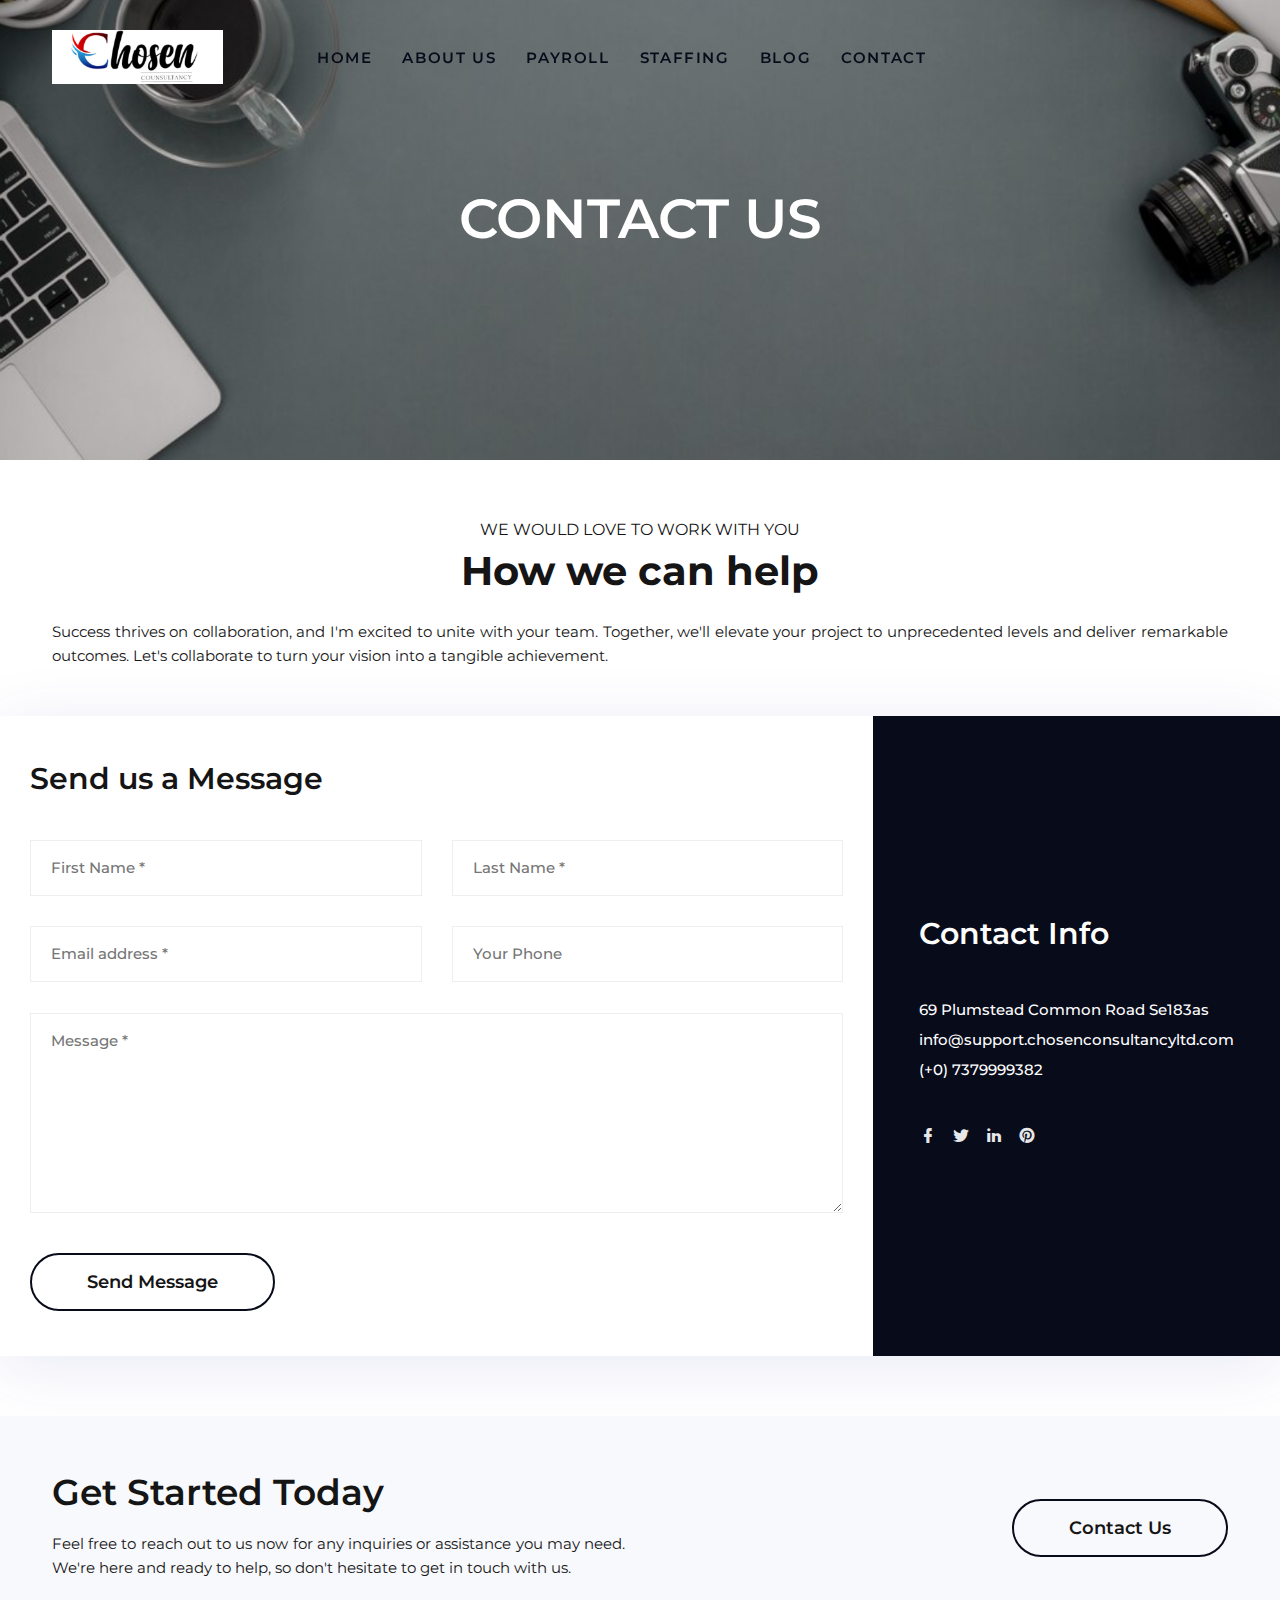
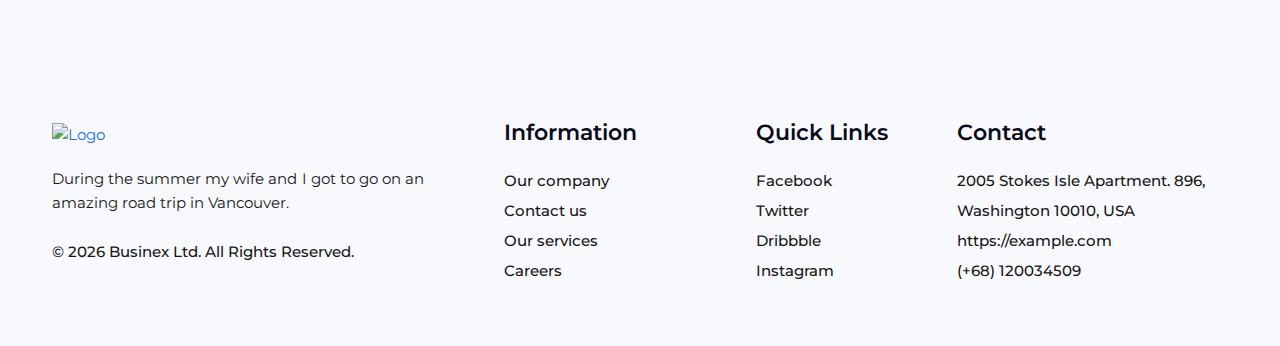
==== businex/contact.html @ e4f16fe7 "first commit" ====
<!DOCTYPE html>
<html class="no-js" lang="zxx">

<head>
    <meta charset="utf-8">
    <meta http-equiv="X-UA-Compatible" content="IE=edge">
    <meta name="viewport" content="width=device-width, initial-scale=1.0"/>

    <title>Contact :: Businex - Corporate Business Bootstrap 5 Template</title>

    <!--== Favicon ==-->
    <link rel="shortcut icon" href="assets/img/favicon.ico" type="image/x-icon"/>

    <!--== Google Fonts ==-->
    <link rel="preconnect" href="https://fonts.googleapis.com">
    <link rel="preconnect" href="https://fonts.gstatic.com" crossorigin>
    <link href="https://fonts.googleapis.com/css2?family=Montserrat:ital,wght@0,300;0,400;0,500;0,600;0,700;1,400&display=swap"
          rel="stylesheet">

    <!--== All Magnific Popup CSS ==-->
    <link href="assets/css/magnific-popup.min.css" rel="stylesheet"/>
    <!--== All Animate CSS ==-->
    <link href="assets/css/animate.min.css" rel="stylesheet"/>
    <!--== All FontAwesome CSS ==-->
    <link href="assets/css/font-awesome.min.css" rel="stylesheet"/>
    <!--== All Material Icons CSS ==-->
    <link href="assets/css/materialdesignicons.min.css" rel="stylesheet"/>
    <!--== All Helper CSS ==-->
    <link href="assets/css/helper.min.css" rel="stylesheet"/>
    <!--== All Revolution CSS ==-->
    <link href="assets/css/settings.css" rel="stylesheet"/>
    <!--== All Slicknav CSS ==-->
    <link href="assets/css/slicknav.min.css" rel="stylesheet"/>
    <!--== All Timeline CSS ==-->
    <link href="assets/css/timeline.css" rel="stylesheet"/>
    <!--== All Slick Slider CSS ==-->
    <link href="assets/css/slick.min.css" rel="stylesheet"/>
    <!--== All BootStrap CSS ==-->
    <link href="assets/css/bootstrap.min.css" rel="stylesheet"/>
    <!--== Main Style CSS ==-->
    <link href="assets/css/style.min.css" rel="stylesheet"/>

    <!--[if lt IE 9]>
    <script src="//oss.maxcdn.com/html5shiv/3.7.2/html5shiv.min.js"></script>
    <script src="//oss.maxcdn.com/respond/1.4.2/respond.min.js"></script>
    <![endif]-->
</head>

<body>

<!--== Start Header Area Wrapper ==-->
<header class="header-area transparent">
    <div class="container">
        <div class="row align-items-center">
            <div class="col-5 col-lg-2">
                <!-- Start Logo Area -->
                <div class="logo-area">
                    <a class="logo-dark" href="index.html"><img src="assets/img/chosen consultans logo 2.png" alt="Businex-Logo"></a>
                    <!-- <a class="logo-light" href="index.html"><img src="assets/img/chosen consultans logo 2.png" alt="Businex-Logo"></a> -->
                </div>
                <!-- End Logo Area -->
            </div>

            <div class="col-lg-7 d-none d-lg-block">
                <!-- Start Navigation Area -->
                <div class="navigation-area">
                    <ul class="main-menu nav">
                        <li ><a href="index.html">Home</a>
                            <!-- Home page
                            <ul class="submenu-nav">
                                <li><a href="index.html">Home 01</a></li>
                                <li><a href="index-2.html">Home 02</a></li>
                                <li><a href="index-3.html">Home 03</a></li>
                                class="has-submenu" --- 
                                <li class="has-submenu"><a href="index.html">Home</a>
                            </ul> -->
                        </li>
                        <li ><a href="service.html">About US</a>
                            <!-- subpages commected -->
                            <!-- <ul class="submenu-nav submenu-nav-mega">
                                <li class="mega-menu-item"><a href="#">Page Sample 01</a>
                                    <ul>
                                        <li><a href="index.html">Home 01</a></li>
                                        <li><a href="index-2.html">Home 02</a></li>
                                        <li><a href="about.html">About</a></li>
                                        <li><a href="faq.html">F.A.Q</a></li>
                                    </ul>
                                </li>

                                <li class="mega-menu-item"><a href="#">Page Sample 02</a>
                                    <ul>
                                        <li><a href="service.html">Service</a></li>
                                        <li><a href="service-details.html">Service Details</a></li>
                                        <li><a href="team.html">Team</a></li>
                                        <li><a href="team-details.html">Team Details</a></li>
                                    </ul>
                                </li>

                                <li class="mega-menu-item"><a href="#">Page Sample 03</a>
                                    <ul>
                                        <li><a href="blog-grid.html">Blog Grid</a></li>
                                        <li><a href="blog-left-sidebar.html">Blog Left Sidebar</a></li>
                                        <li><a href="blog.html">Blog Right Sidebar</a></li>
                                        <li><a href="blog-list-left-sidebar.html">Blog List Left Sidebar</a></li>
                                    </ul>
                                </li>

                                <li class="mega-menu-item"><a href="#">Page Sample 04</a>
                                    <ul>
                                        <li><a href="blog-list-right-sidebar.html">Blog List Right Sidebar</a></li>
                                        <li><a href="blog-details.html">Blog Details</a></li>
                                        <li><a href="blog-details-with-sidebar.html">Blog Details With Sidebar</a></li>
                                        <li><a href="contact.html">Contact</a></li>
                                    </ul>
                                </li>
                            </ul> -->
                        </li>
                        <li ><a href="payroll.html">Payroll</a>
                            <!-- service content
                            <ul class="submenu-nav">
                                <li><a href="service.html">Service</a></li>
                                <li><a href="service-details.html">Service Details</a></li>
                            </ul> -->
                        </li>
                        
                        <li ><a href="staff.html">Staffing</a>
                            <!-- team page
                            <ul class="submenu-nav">
                                <li><a href="team.html">Team</a></li>
                                <li><a href="team-details.html">Team Details</a></li>
                            </ul> -->
                        </li>

                       
                        <li ><a href="blog.html">Blog</a>
                            <!-- blog content
                            <ul class="submenu-nav">
                                <li><a href="blog-grid.html">Blog Grid</a></li>
                                <li><a href="blog-left-sidebar.html">Blog Left Sidebar</a></li>
                                <li><a href="blog.html">Blog Right Sidebar</a></li>
                                <li><a href="blog-list-left-sidebar.html">Blog List Left Sidebar</a></li>
                                <li><a href="blog-list-right-sidebar.html">Blog List Right Sidebar</a></li>
                                <li><a href="blog-details.html">Blog Details</a></li>
                                <li><a href="blog-details-with-sidebar.html">Blog Details With Sidebar</a></li>
                            </ul> -->
                        </li>
                        <li><a href="contact.html">Contact</a></li>
                    </ul>
                </div>
                <!-- End Navigation Area -->
            </div>

            <div class="col-7 col-lg-3">
                <!-- Start Header Action Area -->
                <!-- <div class="header-action text-start">
                    <a href="contact.html" class="tel-no">Contact</a>
                    <button class="btn-cog"><i class="fa fa-cog"></i></button>
                    <button class="btn-menu d-lg-none"><i class="fa fa-bars"></i></button>
                </div> -->
                <!-- End Header Action Area -->
            </div>
        </div>
    </div>
</header>
<!--== End Header Area Wrapper ==-->



<!--== Start Page Header Area ==-->
<div class="page-header-area bg-img" data-bg="assets/img/home/contact-3-banner.png">
    <div class="container">
        <div class="row">
            <div class="col-lg-10 col-xl-8 m-auto text-center">
                <div class="page-header-content-inner">
                    <div class="page-header-content">
                        <h2>CONTACT US</h2>
                        
                    </div>
                </div>
            </div>
        </div>
    </div>
</div>
<!--== End Page Header Area ==-->

<!--== Start Contact Page Area Wrapper ==-->
<div class="contact-page-area-wrapper sp-y">
    <div class="container">
        <div class="container"></div>
            <div class="row mb-5">
                
                <div class="col-lg-12 col-md-12 col-sm-12 col-xs-12 text-center">
                    <h6>WE WOULD LOVE TO WORK WITH YOU </h6>
                </div>
                <div class="col-lg-12 col-md-12 col-sm-12 col-xs-12 text-center ">
                  <h1>  How we can help </h1>
                </div>

                <div class="col-lg-12 col-md-12 col-sm-12 col-xs-12 text-center">
                    <p>Success thrives on collaboration, and I'm excited to unite with your team. Together, we'll elevate your project to unprecedented levels and deliver remarkable outcomes. Let's collaborate to turn your vision into a tangible achievement.</p>
                </div>
            </div>
        </div>
        
        <div class="contact-content-wrap">
            <div class="row">
                <div class="col-lg-8">
                    <div class="contact-form-area contact-method">
                        <h3>Send us a Message</h3>

                        <div class="contact-form-wrap">
                            <form action="https://htmlmail.hasthemes.com/raju/businex-mail.php" method="post"
                                  id="contact-form">
                                <div class="row">
                                    <div class="col-md-6">
                                        <div class="single-input-item">
                                            <label>
                                                <input type="text" name="first_name" placeholder="First Name *"
                                                       required/>
                                            </label>
                                        </div>
                                    </div>

                                    <div class="col-md-6">
                                        <div class="single-input-item">
                                            <label>
                                                <input type="text" name="last_name" placeholder="Last Name *" required/>
                                            </label>
                                        </div>
                                    </div>

                                    <div class="col-md-6">
                                        <div class="single-input-item">
                                            <label>
                                                <input type="email" name="email_address" placeholder="Email address *"
                                                       required/>
                                            </label>
                                        </div>
                                    </div>

                                    <div class="col-md-6">
                                        <div class="single-input-item">
                                            <label>
                                                <input type="text" name="phone_no" placeholder="Your Phone"/>
                                            </label>
                                        </div>
                                    </div>

                                    <div class="col-12">
                                        <div class="single-input-item">
                                            <label for="con_message" class="sr-only m-0"></label>
                                            <textarea name="con_message" id="con_message" cols="30" rows="7"
                                                      placeholder="Message *" required></textarea>
                                        </div>

                                        <div class="single-input-item mb-0 mt-40">
                                            <button class="btn-outline">Send Message</button>
                                        </div>

                                        <div class="form-message"></div>
                                    </div>
                                </div>
                            </form>
                        </div>
                    </div>
                </div>

                <div class="col-lg-4">
                    <div class="contact-information contact-method">
                        <div class="contact-info-con">
                            <h3>Contact Info</h3>

                            <div class="widget-item m-0">
                                <address>
                                    69 Plumstead Common Road Se183as<br>
                                    
                                    <!-- <br>
                                    https://example.com
                                    <br> -->
                                    info@support.chosenconsultancyltd.com
                                    <br>
                                    (+0) 7379999382
                                </address>
                            </div>
                            <div class="member-social-icons mt-30">
                                <a href="#"><i class="mdi mdi-facebook"></i></a>
                                <a href="#"><i class="mdi mdi-twitter"></i></a>
                                <a href="#"><i class="mdi mdi-linkedin"></i></a>
                                <a href="#"><i class="mdi mdi-pinterest"></i></a>
                            </div>
                        </div>
                    </div>
                </div>
            </div>
        </div>
    </div>
</div>
<!--== End Contact Page Area Wrapper ==-->

<!--== Start Footer Area Wrapper ==-->
<footer class="footer-area sp-y">
    <div class="footer-top-wrap">
        <div class="container">
            <div class="footer-top-content">
                <div class="row align-items-center">
                    <div class="col-md-8 col-lg-6">
                        <h2>Get Started Today</h2>
                        <p>Feel free to reach out to us now for any inquiries or assistance you may need. We're here and ready to help, so don't hesitate to get in touch with us.</p>
                    </div>
                    <div class="col-md-4 col-lg-6 text-md-end mt-sm-25">
                        <a href="contact.html" class="btn-outline">Contact Us</a>
                    </div>
                </div>
            </div>
        </div>
    </div>

    <div class="footer-widget-area sm-top-wt">
        <div class="container">
            
            
            <div class="row mtn-40">
                <div class="col-lg-4 order-4 order-lg-0">
                    <div class="widget-item">
                        <div class="about-widget">
                            <a href="index.html"><img src="assets/img/logo-dark.png" alt="Logo"/></a>
                            <p>During the summer my wife and I got to go on an amazing road trip in Vancouver.</p>

                            <div class="copyright-txt">
                                <p>&copy;
                                    <script>
                                        document.write(new Date().getFullYear())
                                    </script>
                                    Businex Ltd. All Rights Reserved.
                                </p>
                            </div>
                        </div>
                    </div>
                </div>

                <div class="col-md-4 col-lg-2 ms-auto">
                    <div class="widget-item">
                        <h4 class="widget-title">Information</h4>
                        <div class="widget-body">
                            <ul class="widget-list">
                                <li><a href="#">Our company</a></li>
                                <li><a href="#">Contact us</a></li>
                                <li><a href="#">Our services</a></li>
                                <li><a href="#">Careers</a></li>
                            </ul>
                        </div>
                    </div>
                </div>

                <div class="col-md-4 col-lg-2 ms-auto">
                    <div class="widget-item">
                        <h4 class="widget-title">Quick Links</h4>
                        <div class="widget-body">
                            <ul class="widget-list">
                                <li><a href="#">Facebook</a></li>
                                <li><a href="#">Twitter</a></li>
                                <li><a href="#">Dribbble</a></li>
                                <li><a href="#">Instagram</a></li>
                            </ul>
                        </div>
                    </div>
                </div>

                <div class="col-md-4 col-lg-3">
                    <div class="widget-item">
                        <h4 class="widget-title">Contact</h4>
                        <div class="widget-body">
                            <address>
                                2005 Stokes Isle Apartment. 896, Washington 10010, USA <br>
                                https://example.com <br>
                                (+68) 120034509
                            </address>
                        </div>
                    </div>
                </div>
            </div>
        </div>
    </div>
</footer>
<!--== End Footer Area Wrapper ==-->

<!-- Scroll Top Button -->
<button class="btn-scroll-top"><i class="mdi mdi-chevron-up"></i></button>


<!-- Start Off Canvas Menu Wrapper -->
<aside class="off-canvas-wrapper off-canvas-cog">
    <div class="off-canvas-overlay"></div>
    <div class="off-canvas-inner">
        <div class="close-btn">
            <button class="btn-close"><i class="mdi mdi-close"></i></button>
        </div>

        <!-- Start Off Canvas Content -->
        <div class="off-canvas-content mb-sm-30">
            <div class="off-canvas-item">
                <div class="log-in-content-wrap">
                    <h2>Login</h2>
                    <div class="login-form mtn-15">
                        <form action="#" method="post">
                            <div class="form-input-item">
                                <label for="username" class="sr-only">Username</label>
                                <input type="text" id="username" placeholder="Username" required>
                            </div>

                            <div class="form-input-item">
                                <label for="password" class="sr-only">Password</label>
                                <input type="password" id="password" placeholder="Password" required>
                            </div>

                            <div class="form-input-item">
                                <button type="submit" class="btn-submit">Login</button>
                            </div>
                        </form>
                    </div>

                    <div class="sign-up-notification">
                        <p>Not Resisted? <a href="#">Create Account Now.</a></p>
                    </div>
                </div>
            </div>

            <div class="off-canvas-item mt-sm-30">
                <div class="social-icons">
                    <a href="https://facebook.com" target="_blank"><i class="fa fa-facebook"></i></a>
                    <a href="https://twitter.com" target="_blank"><i class="fa fa-twitter"></i></a>
                    <a href="https://instagram.com" target="_blank"><i class="fa fa-instagram"></i></a>
                    <a href="https://dribbble.com" target="_blank"><i class="fa fa-dribbble"></i></a>
                    <a href="https://pinterest.com" target="_blank"><i class="fa fa-pinterest"></i></a>
                </div>
                <div class="copyright-content">
                    <p>&copy;
                        <script>
                            document.write(new Date().getFullYear())
                        </script>
                        Businex Ltd. All Rights Reserved.
                    </p>
                </div>
            </div>
        </div>
    </div>
</aside>
<!-- End Off Canvas Menu Wrapper -->


<!-- Start Off Canvas Menu Wrapper -->
<aside class="off-canvas-wrapper off-canvas-menu">
    <div class="off-canvas-overlay"></div>
    <div class="off-canvas-inner">
        <!-- Start Off Canvas Header -->
        <div class="close-btn">
            <button class="btn-close"><i class="mdi mdi-close"></i></button>
        </div>

        <!-- Start Off Canvas Content -->
        <div class="off-canvas-content">
            <div class="res-mobile-menu">

            </div>
        </div>
    </div>
</aside>
<!-- End Off Canvas Menu Wrapper -->


<!--=======================Javascript============================-->
<script src="assets/js/modernizr-3.6.0.min.js"></script>
<script src="assets/js/jquery.min.js"></script>
<script src="assets/js/jquery-migrate.min.js"></script>
<script src="assets/js/bootstrap.min.js"></script>
<script src="assets/js/plugins/waypoint.min.js"></script>
<script src="assets/js/plugins/counterup.min.js"></script>
<script src="assets/js/plugins/instafeed.min.js"></script>
<script src="assets/js/plugins/jquery.appear.js"></script>
<script src="assets/js/plugins/jquery.slicknav.min.js"></script>
<script src="assets/js/plugins/parallax.min.js"></script>
<script src="assets/js/plugins/slick.min.js"></script>
<script src="assets/js/plugins/magnific-popup.min.js"></script>

<!--=== Active Js ===-->
<script src="assets/js/active.min.js"></script>

<!-- REVOLUTION JS FILES -->
<script src="assets/js/revslider/jquery.themepunch.tools.min.js"></script>
<script src="assets/js/revslider/jquery.themepunch.revolution.min.js"></script>


<!-- SLIDER REVOLUTION 5.0 EXTENSIONS  (Load Extensions only on Local File Systems !  The following part can be removed on Server for On Demand Loading) -->
<script src="assets/js/revslider/extensions/revolution.extension.actions.min.js"></script>
<script src="assets/js/revslider/extensions/revolution.extension.carousel.min.js"></script>
<script src="assets/js/revslider/extensions/revolution.extension.kenburn.min.js"></script>
<script src="assets/js/revslider/extensions/revolution.extension.layeranimation.min.js"></script>
<script src="assets/js/revslider/extensions/revolution.extension.migration.min.js"></script>
<script src="assets/js/revslider/extensions/revolution.extension.navigation.min.js"></script>
<script src="assets/js/revslider/extensions/revolution.extension.parallax.min.js"></script>
<script src="assets/js/revslider/extensions/revolution.extension.slideanims.min.js"></script>
<script src="assets/js/revslider/extensions/revolution.extension.video.min.js"></script>

<!--=== REVOLUTION JS ===-->
<script src="assets/js/revslider/rev-active.js"></script>

</body>

</html>
---- businex/assets/css/helper.min.css ----
.mt-5{margin-top:5px}.mt-10{margin-top:10px}.mt-15{margin-top:15px}.mt-20{margin-top:20px}.mt-25{margin-top:25px}.mt-30{margin-top:30px}.mt-35{margin-top:35px}.mt-40{margin-top:40px}.mt-45{margin-top:45px}.mt-50{margin-top:50px}.mt-55{margin-top:55px}.mt-60{margin-top:60px}.mt-65{margin-top:65px}.mt-70{margin-top:70px}.mt-75{margin-top:75px}.mt-80{margin-top:80px}.mt-85{margin-top:85px}.mt-90{margin-top:90px}.mt-95{margin-top:95px}.mt-100{margin-top:100px}@media only screen and (max-width:767.98px){.mt-sm-5{margin-top:5px}}@media only screen and (max-width:767.98px){.mt-sm-10{margin-top:10px}}@media only screen and (max-width:767.98px){.mt-sm-15{margin-top:15px}}@media only screen and (max-width:767.98px){.mt-sm-20{margin-top:20px}}@media only screen and (max-width:767.98px){.mt-sm-25{margin-top:25px}}@media only screen and (max-width:767.98px){.mt-sm-30{margin-top:30px}}@media only screen and (max-width:767.98px){.mt-sm-35{margin-top:35px}}@media only screen and (max-width:767.98px){.mt-sm-40{margin-top:40px}}@media only screen and (max-width:767.98px){.mt-sm-45{margin-top:45px}}@media only screen and (max-width:767.98px){.mt-sm-50{margin-top:50px}}@media only screen and (max-width:767.98px){.mt-sm-55{margin-top:55px}}@media only screen and (max-width:767.98px){.mt-sm-60{margin-top:60px}}@media only screen and (max-width:767.98px){.mt-sm-65{margin-top:65px}}@media only screen and (max-width:767.98px){.mt-sm-70{margin-top:70px}}@media only screen and (max-width:767.98px){.mt-sm-75{margin-top:75px}}@media only screen and (max-width:767.98px){.mt-sm-80{margin-top:80px}}@media only screen and (max-width:767.98px){.mt-sm-85{margin-top:85px}}@media only screen and (max-width:767.98px){.mt-sm-90{margin-top:90px}}@media only screen and (max-width:767.98px){.mt-sm-95{margin-top:95px}}@media only screen and (max-width:767.98px){.mt-sm-100{margin-top:100px}}@media only screen and (min-width:768px) and (max-width:991.98px){.mt-md-5{margin-top:5px}}@media only screen and (min-width:768px) and (max-width:991.98px){.mt-md-10{margin-top:10px}}@media only screen and (min-width:768px) and (max-width:991.98px){.mt-md-15{margin-top:15px}}@media only screen and (min-width:768px) and (max-width:991.98px){.mt-md-20{margin-top:20px}}@media only screen and (min-width:768px) and (max-width:991.98px){.mt-md-25{margin-top:25px}}@media only screen and (min-width:768px) and (max-width:991.98px){.mt-md-30{margin-top:30px}}@media only screen and (min-width:768px) and (max-width:991.98px){.mt-md-35{margin-top:35px}}@media only screen and (min-width:768px) and (max-width:991.98px){.mt-md-40{margin-top:40px}}@media only screen and (min-width:768px) and (max-width:991.98px){.mt-md-45{margin-top:45px}}@media only screen and (min-width:768px) and (max-width:991.98px){.mt-md-50{margin-top:50px}}@media only screen and (min-width:768px) and (max-width:991.98px){.mt-md-55{margin-top:55px}}@media only screen and (min-width:768px) and (max-width:991.98px){.mt-md-60{margin-top:60px}}@media only screen and (min-width:768px) and (max-width:991.98px){.mt-md-65{margin-top:65px}}@media only screen and (min-width:768px) and (max-width:991.98px){.mt-md-70{margin-top:70px}}@media only screen and (min-width:768px) and (max-width:991.98px){.mt-md-75{margin-top:75px}}@media only screen and (min-width:768px) and (max-width:991.98px){.mt-md-80{margin-top:80px}}@media only screen and (min-width:768px) and (max-width:991.98px){.mt-md-85{margin-top:85px}}@media only screen and (min-width:768px) and (max-width:991.98px){.mt-md-90{margin-top:90px}}@media only screen and (min-width:768px) and (max-width:991.98px){.mt-md-95{margin-top:95px}}@media only screen and (min-width:768px) and (max-width:991.98px){.mt-md-100{margin-top:100px}}.mtn-5{margin-top:-5px}.mtn-10{margin-top:-10px}.mtn-15{margin-top:-15px}.mtn-20{margin-top:-20px}.mtn-25{margin-top:-25px}.mtn-30{margin-top:-30px}.mtn-35{margin-top:-35px}.mtn-40{margin-top:-40px}.mtn-45{margin-top:-45px}.mtn-50{margin-top:-50px}.mtn-55{margin-top:-55px}.mtn-60{margin-top:-60px}.mtn-65{margin-top:-65px}.mtn-70{margin-top:-70px}.mtn-75{margin-top:-75px}.mtn-80{margin-top:-80px}.mtn-85{margin-top:-85px}.mtn-90{margin-top:-90px}.mtn-95{margin-top:-95px}.mtn-100{margin-top:-100px}@media only screen and (max-width:767.98px){.mtn-sm-5{margin-top:-5px}}@media only screen and (max-width:767.98px){.mtn-sm-10{margin-top:-10px}}@media only screen and (max-width:767.98px){.mtn-sm-15{margin-top:-15px}}@media only screen and (max-width:767.98px){.mtn-sm-20{margin-top:-20px}}@media only screen and (max-width:767.98px){.mtn-sm-25{margin-top:-25px}}@media only screen and (max-width:767.98px){.mtn-sm-30{margin-top:-30px}}@media only screen and (max-width:767.98px){.mtn-sm-35{margin-top:-35px}}@media only screen and (max-width:767.98px){.mtn-sm-40{margin-top:-40px}}@media only screen and (max-width:767.98px){.mtn-sm-45{margin-top:-45px}}@media only screen and (max-width:767.98px){.mtn-sm-50{margin-top:-50px}}@media only screen and (max-width:767.98px){.mtn-sm-55{margin-top:-55px}}@media only screen and (max-width:767.98px){.mtn-sm-60{margin-top:-60px}}@media only screen and (max-width:767.98px){.mtn-sm-65{margin-top:-65px}}@media only screen and (max-width:767.98px){.mtn-sm-70{margin-top:-70px}}@media only screen and (max-width:767.98px){.mtn-sm-75{margin-top:-75px}}@media only screen and (max-width:767.98px){.mtn-sm-80{margin-top:-80px}}@media only screen and (max-width:767.98px){.mtn-sm-85{margin-top:-85px}}@media only screen and (max-width:767.98px){.mtn-sm-90{margin-top:-90px}}@media only screen and (max-width:767.98px){.mtn-sm-95{margin-top:-95px}}@media only screen and (max-width:767.98px){.mtn-sm-100{margin-top:-100px}}@media only screen and (min-width:768px) and (max-width:991.98px){.mtn-md-5{margin-top:-5px}}@media only screen and (min-width:768px) and (max-width:991.98px){.mtn-md-10{margin-top:-10px}}@media only screen and (min-width:768px) and (max-width:991.98px){.mtn-md-15{margin-top:-15px}}@media only screen and (min-width:768px) and (max-width:991.98px){.mtn-md-20{margin-top:-20px}}@media only screen and (min-width:768px) and (max-width:991.98px){.mtn-md-25{margin-top:-25px}}@media only screen and (min-width:768px) and (max-width:991.98px){.mtn-md-30{margin-top:-30px}}@media only screen and (min-width:768px) and (max-width:991.98px){.mtn-md-35{margin-top:-35px}}@media only screen and (min-width:768px) and (max-width:991.98px){.mtn-md-40{margin-top:-40px}}@media only screen and (min-width:768px) and (max-width:991.98px){.mtn-md-45{margin-top:-45px}}@media only screen and (min-width:768px) and (max-width:991.98px){.mtn-md-50{margin-top:-50px}}@media only screen and (min-width:768px) and (max-width:991.98px){.mtn-md-55{margin-top:-55px}}@media only screen and (min-width:768px) and (max-width:991.98px){.mtn-md-60{margin-top:-60px}}@media only screen and (min-width:768px) and (max-width:991.98px){.mtn-md-65{margin-top:-65px}}@media only screen and (min-width:768px) and (max-width:991.98px){.mtn-md-70{margin-top:-70px}}@media only screen and (min-width:768px) and (max-width:991.98px){.mtn-md-75{margin-top:-75px}}@media only screen and (min-width:768px) and (max-width:991.98px){.mtn-md-80{margin-top:-80px}}@media only screen and (min-width:768px) and (max-width:991.98px){.mtn-md-85{margin-top:-85px}}@media only screen and (min-width:768px) and (max-width:991.98px){.mtn-md-90{margin-top:-90px}}@media only screen and (min-width:768px) and (max-width:991.98px){.mtn-md-95{margin-top:-95px}}@media only screen and (min-width:768px) and (max-width:991.98px){.mtn-md-100{margin-top:-100px}}.mb-5{margin-bottom:5px}.mb-10{margin-bottom:10px}.mb-15{margin-bottom:15px}.mb-20{margin-bottom:20px}.mb-25{margin-bottom:25px}.mb-30{margin-bottom:30px}.mb-35{margin-bottom:35px}.mb-40{margin-bottom:40px}.mb-45{margin-bottom:45px}.mb-50{margin-bottom:50px}.mb-55{margin-bottom:55px}.mb-60{margin-bottom:60px}.mb-65{margin-bottom:65px}.mb-70{margin-bottom:70px}.mb-75{margin-bottom:75px}.mb-80{margin-bottom:80px}.mb-85{margin-bottom:85px}.mb-90{margin-bottom:90px}.mb-95{margin-bottom:95px}.mb-100{margin-bottom:100px}@media only screen and (max-width:767.98px){.mb-sm-5{margin-bottom:5px}}@media only screen and (max-width:767.98px){.mb-sm-10{margin-bottom:10px}}@media only screen and (max-width:767.98px){.mb-sm-15{margin-bottom:15px}}@media only screen and (max-width:767.98px){.mb-sm-20{margin-bottom:20px}}@media only screen and (max-width:767.98px){.mb-sm-25{margin-bottom:25px}}@media only screen and (max-width:767.98px){.mb-sm-30{margin-bottom:30px}}@media only screen and (max-width:767.98px){.mb-sm-35{margin-bottom:35px}}@media only screen and (max-width:767.98px){.mb-sm-40{margin-bottom:40px}}@media only screen and (max-width:767.98px){.mb-sm-45{margin-bottom:45px}}@media only screen and (max-width:767.98px){.mb-sm-50{margin-bottom:50px}}@media only screen and (max-width:767.98px){.mb-sm-55{margin-bottom:55px}}@media only screen and (max-width:767.98px){.mb-sm-60{margin-bottom:60px}}@media only screen and (max-width:767.98px){.mb-sm-65{margin-bottom:65px}}@media only screen and (max-width:767.98px){.mb-sm-70{margin-bottom:70px}}@media only screen and (max-width:767.98px){.mb-sm-75{margin-bottom:75px}}@media only screen and (max-width:767.98px){.mb-sm-80{margin-bottom:80px}}@media only screen and (max-width:767.98px){.mb-sm-85{margin-bottom:85px}}@media only screen and (max-width:767.98px){.mb-sm-90{margin-bottom:90px}}@media only screen and (max-width:767.98px){.mb-sm-95{margin-bottom:95px}}@media only screen and (max-width:767.98px){.mb-sm-100{margin-bottom:100px}}@media only screen and (min-width:768px) and (max-width:991.98px){.mb-md-5{margin-bottom:5px}}@media only screen and (min-width:768px) and (max-width:991.98px){.mb-md-10{margin-bottom:10px}}@media only screen and (min-width:768px) and (max-width:991.98px){.mb-md-15{margin-bottom:15px}}@media only screen and (min-width:768px) and (max-width:991.98px){.mb-md-20{margin-bottom:20px}}@media only screen and (min-width:768px) and (max-width:991.98px){.mb-md-25{margin-bottom:25px}}@media only screen and (min-width:768px) and (max-width:991.98px){.mb-md-30{margin-bottom:30px}}@media only screen and (min-width:768px) and (max-width:991.98px){.mb-md-35{margin-bottom:35px}}@media only screen and (min-width:768px) and (max-width:991.98px){.mb-md-40{margin-bottom:40px}}@media only screen and (min-width:768px) and (max-width:991.98px){.mb-md-45{margin-bottom:45px}}@media only screen and (min-width:768px) and (max-width:991.98px){.mb-md-50{margin-bottom:50px}}@media only screen and (min-width:768px) and (max-width:991.98px){.mb-md-55{margin-bottom:55px}}@media only screen and (min-width:768px) and (max-width:991.98px){.mb-md-60{margin-bottom:60px}}@media only screen and (min-width:768px) and (max-width:991.98px){.mb-md-65{margin-bottom:65px}}@media only screen and (min-width:768px) and (max-width:991.98px){.mb-md-70{margin-bottom:70px}}@media only screen and (min-width:768px) and (max-width:991.98px){.mb-md-75{margin-bottom:75px}}@media only screen and (min-width:768px) and (max-width:991.98px){.mb-md-80{margin-bottom:80px}}@media only screen and (min-width:768px) and (max-width:991.98px){.mb-md-85{margin-bottom:85px}}@media only screen and (min-width:768px) and (max-width:991.98px){.mb-md-90{margin-bottom:90px}}@media only screen and (min-width:768px) and (max-width:991.98px){.mb-md-95{margin-bottom:95px}}@media only screen and (min-width:768px) and (max-width:991.98px){.mb-md-100{margin-bottom:100px}}
---- businex/assets/css/settings.css ----
/*-----------------------------------------------------------------------------

-	Revolution Slider 5.0 Default Style Settings -

Screen Stylesheet

version:   	5.4.5
date:      	15/05/17
author:		themepunch
email:     	info@themepunch.com
website:   	http://www.themepunch.com
-----------------------------------------------------------------------------*/
#debungcontrolls,.debugtimeline{width:100%;box-sizing:border-box}.rev_column,.rev_column .tp-parallax-wrap,.tp-svg-layer svg{vertical-align:top}#debungcontrolls{z-index:100000;position:fixed;bottom:0;height:auto;background:rgba(0,0,0,.6);padding:10px}.debugtimeline{height:10px;position:relative;margin-bottom:3px;display:none;white-space:nowrap}.debugtimeline:hover{height:15px}.the_timeline_tester{background:#e74c3c;position:absolute;top:0;left:0;height:100%;width:0}.rs-go-fullscreen{position:fixed!important;width:100%!important;height:100%!important;top:0!important;left:0!important;z-index:9999999!important;background:#fff!important}.debugtimeline.tl_slide .the_timeline_tester{background:#f39c12}.debugtimeline.tl_frame .the_timeline_tester{background:#3498db}.debugtimline_txt{color:#fff;font-weight:400;font-size:7px;position:absolute;left:10px;top:0;white-space:nowrap;line-height:10px}.rtl{direction:rtl}@font-face{font-family:revicons;src:url(../fonts/revicons.eot?5510888);src:url(../fonts/revicons.eot?5510888#iefix) format('embedded-opentype'),url(../fonts/revicons.woff?5510888) format('woff'),url(../fonts/revicons.ttf?5510888) format('truetype'),url(../fonts/revicons.svg?5510888#revicons) format('svg');font-weight:400;font-style:normal}[class*=" revicon-"]:before,[class^=revicon-]:before{font-family:revicons;font-style:normal;font-weight:400;speak:none;display:inline-block;text-decoration:inherit;width:1em;margin-right:.2em;text-align:center;font-variant:normal;text-transform:none;line-height:1em;margin-left:.2em}.revicon-search-1:before{content:'\e802'}.revicon-pencil-1:before{content:'\e831'}.revicon-picture-1:before{content:'\e803'}.revicon-cancel:before{content:'\e80a'}.revicon-info-circled:before{content:'\e80f'}.revicon-trash:before{content:'\e801'}.revicon-left-dir:before{content:'\e817'}.revicon-right-dir:before{content:'\e818'}.revicon-down-open:before{content:'\e83b'}.revicon-left-open:before{content:'\e819'}.revicon-right-open:before{content:'\e81a'}.revicon-angle-left:before{content:'\e820'}.revicon-angle-right:before{content:'\e81d'}.revicon-left-big:before{content:'\e81f'}.revicon-right-big:before{content:'\e81e'}.revicon-magic:before{content:'\e807'}.revicon-picture:before{content:'\e800'}.revicon-export:before{content:'\e80b'}.revicon-cog:before{content:'\e832'}.revicon-login:before{content:'\e833'}.revicon-logout:before{content:'\e834'}.revicon-video:before{content:'\e805'}.revicon-arrow-combo:before{content:'\e827'}.revicon-left-open-1:before{content:'\e82a'}.revicon-right-open-1:before{content:'\e82b'}.revicon-left-open-mini:before{content:'\e822'}.revicon-right-open-mini:before{content:'\e823'}.revicon-left-open-big:before{content:'\e824'}.revicon-right-open-big:before{content:'\e825'}.revicon-left:before{content:'\e836'}.revicon-right:before{content:'\e826'}.revicon-ccw:before{content:'\e808'}.revicon-arrows-ccw:before{content:'\e806'}.revicon-palette:before{content:'\e829'}.revicon-list-add:before{content:'\e80c'}.revicon-doc:before{content:'\e809'}.revicon-left-open-outline:before{content:'\e82e'}.revicon-left-open-2:before{content:'\e82c'}.revicon-right-open-outline:before{content:'\e82f'}.revicon-right-open-2:before{content:'\e82d'}.revicon-equalizer:before{content:'\e83a'}.revicon-layers-alt:before{content:'\e804'}.revicon-popup:before{content:'\e828'}.rev_slider_wrapper{position:relative;z-index:0;width:100%}.rev_slider{position:relative;overflow:visible}.entry-content .rev_slider a,.rev_slider a{box-shadow:none}.tp-overflow-hidden{overflow:hidden!important}.group_ov_hidden{overflow:hidden}.rev_slider img,.tp-simpleresponsive img{max-width:none!important;transition:none;margin:0;padding:0;border:none}.rev_slider .no-slides-text{font-weight:700;text-align:center;padding-top:80px}.rev_slider>ul,.rev_slider>ul>li,.rev_slider>ul>li:before,.rev_slider_wrapper>ul,.tp-revslider-mainul>li,.tp-revslider-mainul>li:before,.tp-simpleresponsive>ul,.tp-simpleresponsive>ul>li,.tp-simpleresponsive>ul>li:before{list-style:none!important;position:absolute;margin:0!important;padding:0!important;overflow-x:visible;overflow-y:visible;background-image:none;background-position:0 0;text-indent:0;top:0;left:0}.rev_slider>ul>li,.rev_slider>ul>li:before,.tp-revslider-mainul>li,.tp-revslider-mainul>li:before,.tp-simpleresponsive>ul>li,.tp-simpleresponsive>ul>li:before{visibility:hidden}.tp-revslider-mainul,.tp-revslider-slidesli{padding:0!important;margin:0!important;list-style:none!important}.fullscreen-container,.fullwidthbanner-container{padding:0;position:relative}.rev_slider li.tp-revslider-slidesli{position:absolute!important}.tp-caption .rs-untoggled-content{display:block}.tp-caption .rs-toggled-content{display:none}.rs-toggle-content-active.tp-caption .rs-toggled-content{display:block}.rs-toggle-content-active.tp-caption .rs-untoggled-content{display:none}.rev_slider .caption,.rev_slider .tp-caption{position:relative;visibility:hidden;white-space:nowrap;display:block;-webkit-font-smoothing:antialiased!important;z-index:1}.rev_slider .caption,.rev_slider .tp-caption,.tp-simpleresponsive img{-moz-user-select:none;-khtml-user-select:none;-webkit-user-select:none;-o-user-select:none}.rev_slider .tp-mask-wrap .tp-caption,.rev_slider .tp-mask-wrap :last-child,.wpb_text_column .rev_slider .tp-mask-wrap .tp-caption,.wpb_text_column .rev_slider .tp-mask-wrap :last-child{margin-bottom:0}.tp-svg-layer svg{width:100%;height:100%;position:relative}.tp-carousel-wrapper{cursor:url(openhand.cur),move}.tp-carousel-wrapper.dragged{cursor:url(closedhand.cur),move}.tp_inner_padding{box-sizing:border-box;max-height:none!important}.tp-caption.tp-layer-selectable{-moz-user-select:all;-khtml-user-select:all;-webkit-user-select:all;-o-user-select:all}.tp-caption.tp-hidden-caption,.tp-forcenotvisible,.tp-hide-revslider,.tp-parallax-wrap.tp-hidden-caption{visibility:hidden!important;display:none!important}.rev_slider audio,.rev_slider embed,.rev_slider iframe,.rev_slider object,.rev_slider video{max-width:none!important}.tp-element-background{position:absolute;top:0;left:0;width:100%;height:100%;z-index:0}.tp-blockmask,.tp-blockmask_in,.tp-blockmask_out{position:absolute;top:0;left:0;width:100%;height:100%;background:#fff;z-index:1000;transform:scaleX(0) scaleY(0)}.tp-parallax-wrap{transform-style:preserve-3d}.rev_row_zone{position:absolute;width:100%;left:0;box-sizing:border-box;min-height:50px;font-size:0}.rev_column_inner,.rev_slider .tp-caption.rev_row{position:relative;width:100%!important;box-sizing:border-box}.rev_row_zone_top{top:0}.rev_row_zone_middle{top:50%;transform:translateY(-50%)}.rev_row_zone_bottom{bottom:0}.rev_slider .tp-caption.rev_row{display:table;table-layout:fixed;vertical-align:top;height:auto!important;font-size:0}.rev_column{display:table-cell;position:relative;height:auto;box-sizing:border-box;font-size:0}.rev_column_inner{display:block;height:auto!important;white-space:normal!important}.rev_column_bg{width:100%;height:100%;position:absolute;top:0;left:0;z-index:0;box-sizing:border-box;background-clip:content-box;border:0 solid transparent}.tp-caption .backcorner,.tp-caption .backcornertop,.tp-caption .frontcorner,.tp-caption .frontcornertop{height:0;top:0;width:0;position:absolute}.rev_column_inner .tp-loop-wrap,.rev_column_inner .tp-mask-wrap,.rev_column_inner .tp-parallax-wrap{text-align:inherit}.rev_column_inner .tp-mask-wrap{display:inline-block}.rev_column_inner .tp-parallax-wrap,.rev_column_inner .tp-parallax-wrap .tp-loop-wrap,.rev_column_inner .tp-parallax-wrap .tp-mask-wrap{position:relative!important;left:auto!important;top:auto!important;line-height:0}.tp-video-play-button,.tp-video-play-button i{line-height:50px!important;vertical-align:top;text-align:center}.rev_column_inner .rev_layer_in_column,.rev_column_inner .tp-parallax-wrap,.rev_column_inner .tp-parallax-wrap .tp-loop-wrap,.rev_column_inner .tp-parallax-wrap .tp-mask-wrap{vertical-align:top}.rev_break_columns{display:block!important}.rev_break_columns .tp-parallax-wrap.rev_column{display:block!important;width:100%!important}.fullwidthbanner-container{overflow:hidden}.fullwidthbanner-container .fullwidthabanner{width:100%;position:relative}.tp-static-layers{position:absolute;z-index:101;top:0;left:0}.tp-caption .frontcorner{border-left:40px solid transparent;border-right:0 solid transparent;border-top:40px solid #00A8FF;left:-40px}.tp-caption .backcorner{border-left:0 solid transparent;border-right:40px solid transparent;border-bottom:40px solid #00A8FF;right:0}.tp-caption .frontcornertop{border-left:40px solid transparent;border-right:0 solid transparent;border-bottom:40px solid #00A8FF;left:-40px}.tp-caption .backcornertop{border-left:0 solid transparent;border-right:40px solid transparent;border-top:40px solid #00A8FF;right:0}.tp-layer-inner-rotation{position:relative!important}img.tp-slider-alternative-image{width:100%;height:auto}.caption.fullscreenvideo,.rs-background-video-layer,.tp-caption.coverscreenvideo,.tp-caption.fullscreenvideo{width:100%;height:100%;top:0;left:0;position:absolute}.noFilterClass{filter:none!important}.rs-background-video-layer{visibility:hidden;z-index:0}.caption.fullscreenvideo audio,.caption.fullscreenvideo iframe,.caption.fullscreenvideo video,.tp-caption.fullscreenvideo iframe,.tp-caption.fullscreenvideo iframe audio,.tp-caption.fullscreenvideo iframe video{width:100%!important;height:100%!important;display:none}.fullcoveredvideo audio,.fullscreenvideo audio .fullcoveredvideo video,.fullscreenvideo video{background:#000}.fullcoveredvideo .tp-poster{background-position:center center;background-size:cover;width:100%;height:100%;top:0;left:0}.videoisplaying .html5vid .tp-poster{display:none}.tp-video-play-button{background:#000;background:rgba(0,0,0,.3);border-radius:5px;position:absolute;top:50%;left:50%;color:#FFF;margin-top:-25px;margin-left:-25px;cursor:pointer;width:50px;height:50px;box-sizing:border-box;display:inline-block;z-index:4;opacity:0;transition:opacity .3s ease-out!important}.tp-audio-html5 .tp-video-play-button,.tp-hiddenaudio{display:none!important}.tp-caption .html5vid{width:100%!important;height:100%!important}.tp-video-play-button i{width:50px;height:50px;display:inline-block;font-size:40px!important}.rs-fullvideo-cover,.tp-dottedoverlay,.tp-shadowcover{height:100%;top:0;left:0;position:absolute}.tp-caption:hover .tp-video-play-button{opacity:1;display:block}.tp-caption .tp-revstop{display:none;border-left:5px solid #fff!important;border-right:5px solid #fff!important;margin-top:15px!important;line-height:20px!important;vertical-align:top;font-size:25px!important}.tp-seek-bar,.tp-video-button,.tp-volume-bar{outline:0;line-height:12px;margin:0;cursor:pointer}.videoisplaying .revicon-right-dir{display:none}.videoisplaying .tp-revstop{display:inline-block}.videoisplaying .tp-video-play-button{display:none}.fullcoveredvideo .tp-video-play-button{display:none!important}.fullscreenvideo .fullscreenvideo audio,.fullscreenvideo .fullscreenvideo video{object-fit:contain!important}.fullscreenvideo .fullcoveredvideo audio,.fullscreenvideo .fullcoveredvideo video{object-fit:cover!important}.tp-video-controls{position:absolute;bottom:0;left:0;right:0;padding:5px;opacity:0;transition:opacity .3s;background-image:linear-gradient(to bottom,#000 13%,#323232 100%);display:table;max-width:100%;overflow:hidden;box-sizing:border-box}.rev-btn.rev-hiddenicon i,.rev-btn.rev-withicon i{transition:all .2s ease-out!important;font-size:15px}.tp-caption:hover .tp-video-controls{opacity:.9}.tp-video-button{background:rgba(0,0,0,.5);border:0;border-radius:3px;font-size:12px;color:#fff;padding:0}.tp-video-button:hover{cursor:pointer}.tp-video-button-wrap,.tp-video-seek-bar-wrap,.tp-video-vol-bar-wrap{padding:0 5px;display:table-cell;vertical-align:middle}.tp-video-seek-bar-wrap{width:80%}.tp-video-vol-bar-wrap{width:20%}.tp-seek-bar,.tp-volume-bar{width:100%;padding:0}.rs-fullvideo-cover{width:100%;background:0 0;z-index:5}.disabled_lc .tp-video-play-button,.rs-background-video-layer audio::-webkit-media-controls,.rs-background-video-layer video::-webkit-media-controls,.rs-background-video-layer video::-webkit-media-controls-start-playback-button{display:none!important}.tp-audio-html5 .tp-video-controls{opacity:1!important;visibility:visible!important}.tp-dottedoverlay{background-repeat:repeat;width:100%;z-index:3}.tp-dottedoverlay.twoxtwo{background:url(../assets/gridtile.png)}.tp-dottedoverlay.twoxtwowhite{background:url(../assets/gridtile_white.png)}.tp-dottedoverlay.threexthree{background:url(../assets/gridtile_3x3.png)}.tp-dottedoverlay.threexthreewhite{background:url(../assets/gridtile_3x3_white.png)}.tp-shadowcover{width:100%;background:#fff;z-index:-1}.tp-shadow1{box-shadow:0 10px 6px -6px rgba(0,0,0,.8)}.tp-shadow2:after,.tp-shadow2:before,.tp-shadow3:before,.tp-shadow4:after{z-index:-2;position:absolute;content:"";bottom:10px;left:10px;width:50%;top:85%;max-width:300px;background:0 0;box-shadow:0 15px 10px rgba(0,0,0,.8);transform:rotate(-3deg)}.tp-shadow2:after,.tp-shadow4:after{transform:rotate(3deg);right:10px;left:auto}.tp-shadow5{position:relative;box-shadow:0 1px 4px rgba(0,0,0,.3),0 0 40px rgba(0,0,0,.1) inset}.tp-shadow5:after,.tp-shadow5:before{content:"";position:absolute;z-index:-2;box-shadow:0 0 25px 0 rgba(0,0,0,.6);top:30%;bottom:0;left:20px;right:20px;border-radius:100px/20px}.tp-button{padding:6px 13px 5px;border-radius:3px;height:30px;cursor:pointer;color:#fff!important;text-shadow:0 1px 1px rgba(0,0,0,.6)!important;font-size:15px;line-height:45px!important;font-family:arial,sans-serif;font-weight:700;letter-spacing:-1px;text-decoration:none}.tp-button.big{color:#fff;text-shadow:0 1px 1px rgba(0,0,0,.6);font-weight:700;padding:9px 20px;font-size:19px;line-height:57px!important}.purchase:hover,.tp-button.big:hover,.tp-button:hover{background-position:bottom,15px 11px}.purchase.green,.purchase:hover.green,.tp-button.green,.tp-button:hover.green{background-color:#21a117;box-shadow:0 3px 0 0 #104d0b}.purchase.blue,.purchase:hover.blue,.tp-button.blue,.tp-button:hover.blue{background-color:#1d78cb;box-shadow:0 3px 0 0 #0f3e68}.purchase.red,.purchase:hover.red,.tp-button.red,.tp-button:hover.red{background-color:#cb1d1d;box-shadow:0 3px 0 0 #7c1212}.purchase.orange,.purchase:hover.orange,.tp-button.orange,.tp-button:hover.orange{background-color:#f70;box-shadow:0 3px 0 0 #a34c00}.purchase.darkgrey,.purchase:hover.darkgrey,.tp-button.darkgrey,.tp-button.grey,.tp-button:hover.darkgrey,.tp-button:hover.grey{background-color:#555;box-shadow:0 3px 0 0 #222}.purchase.lightgrey,.purchase:hover.lightgrey,.tp-button.lightgrey,.tp-button:hover.lightgrey{background-color:#888;box-shadow:0 3px 0 0 #555}.rev-btn,.rev-btn:visited{outline:0!important;box-shadow:none!important;text-decoration:none!important;line-height:44px;font-size:17px;font-weight:500;padding:12px 35px;box-sizing:border-box;font-family:Roboto,sans-serif;cursor:pointer}.rev-btn.rev-uppercase,.rev-btn.rev-uppercase:visited{text-transform:uppercase;letter-spacing:1px;font-size:15px;font-weight:900}.rev-btn.rev-withicon i{font-weight:400;position:relative;top:0;margin-left:10px!important}.rev-btn.rev-hiddenicon i{font-weight:400;position:relative;top:0;opacity:0;margin-left:0!important;width:0!important}.rev-btn.rev-hiddenicon:hover i{opacity:1!important;margin-left:10px!important;width:auto!important}.rev-btn.rev-medium,.rev-btn.rev-medium:visited{line-height:36px;font-size:14px;padding:10px 30px}.rev-btn.rev-medium.rev-hiddenicon i,.rev-btn.rev-medium.rev-withicon i{font-size:14px;top:0}.rev-btn.rev-small,.rev-btn.rev-small:visited{line-height:28px;font-size:12px;padding:7px 20px}.rev-btn.rev-small.rev-hiddenicon i,.rev-btn.rev-small.rev-withicon i{font-size:12px;top:0}.rev-maxround{border-radius:30px}.rev-minround{border-radius:3px}.rev-burger{position:relative;width:60px;height:60px;box-sizing:border-box;padding:22px 0 0 14px;border-radius:50%;border:1px solid rgba(51,51,51,.25);-webkit-tap-highlight-color:transparent;cursor:pointer}.rev-burger span{display:block;width:30px;height:3px;background:#333;transition:.7s;pointer-events:none;transform-style:flat!important}.rev-burger.revb-white span,.rev-burger.revb-whitenoborder span{background:#fff}.rev-burger span:nth-child(2){margin:3px 0}#dialog_addbutton .rev-burger:hover :first-child,.open .rev-burger :first-child,.open.rev-burger :first-child{transform:translateY(6px) rotate(-45deg)}#dialog_addbutton .rev-burger:hover :nth-child(2),.open .rev-burger :nth-child(2),.open.rev-burger :nth-child(2){transform:rotate(-45deg);opacity:0}#dialog_addbutton .rev-burger:hover :last-child,.open .rev-burger :last-child,.open.rev-burger :last-child{transform:translateY(-6px) rotate(-135deg)}.rev-burger.revb-white{border:2px solid rgba(255,255,255,.2)}.rev-burger.revb-darknoborder,.rev-burger.revb-whitenoborder{border:0}.rev-burger.revb-darknoborder span{background:#333}.rev-burger.revb-whitefull{background:#fff;border:none}.rev-burger.revb-whitefull span{background:#333}.rev-burger.revb-darkfull{background:#333;border:none}.rev-burger.revb-darkfull span,.rev-scroll-btn.revs-fullwhite{background:#fff}@keyframes rev-ani-mouse{0%{opacity:1;top:29%}15%{opacity:1;top:50%}50%{opacity:0;top:50%}100%{opacity:0;top:29%}}.rev-scroll-btn{display:inline-block;position:relative;left:0;right:0;text-align:center;cursor:pointer;width:35px;height:55px;box-sizing:border-box;border:3px solid #fff;border-radius:23px}.rev-scroll-btn>*{display:inline-block;line-height:18px;font-size:13px;font-weight:400;color:#fff;font-family:proxima-nova,"Helvetica Neue",Helvetica,Arial,sans-serif;letter-spacing:2px}.rev-scroll-btn>.active,.rev-scroll-btn>:focus,.rev-scroll-btn>:hover{color:#fff}.rev-scroll-btn>.active,.rev-scroll-btn>:active,.rev-scroll-btn>:focus,.rev-scroll-btn>:hover{opacity:.8}.rev-scroll-btn.revs-fullwhite span{background:#333}.rev-scroll-btn.revs-fulldark{background:#333;border:none}.rev-scroll-btn.revs-fulldark span,.tp-bullet{background:#fff}.rev-scroll-btn span{position:absolute;display:block;top:29%;left:50%;width:8px;height:8px;margin:-4px 0 0 -4px;background:#fff;border-radius:50%;animation:rev-ani-mouse 2.5s linear infinite}.rev-scroll-btn.revs-dark{border-color:#333}.rev-scroll-btn.revs-dark span{background:#333}.rev-control-btn{position:relative;display:inline-block;z-index:5;color:#FFF;font-size:20px;line-height:60px;font-weight:400;font-style:normal;font-family:Raleway;text-decoration:none;text-align:center;background-color:#000;border-radius:50px;text-shadow:none;background-color:rgba(0,0,0,.5);width:60px;height:60px;box-sizing:border-box;cursor:pointer}.rev-cbutton-dark-sr,.rev-cbutton-light-sr{border-radius:3px}.rev-cbutton-light,.rev-cbutton-light-sr{color:#333;background-color:rgba(255,255,255,.75)}.rev-sbutton{line-height:37px;width:37px;height:37px}.rev-sbutton-blue{background-color:#3B5998}.rev-sbutton-lightblue{background-color:#00A0D1}.rev-sbutton-red{background-color:#DD4B39}.tp-bannertimer{visibility:hidden;width:100%;height:5px;background:#000;background:rgba(0,0,0,.15);position:absolute;z-index:200;top:0}.tp-bannertimer.tp-bottom{top:auto;bottom:0!important;height:5px}.tp-caption img{background:0 0;-ms-filter:"progid:DXImageTransform.Microsoft.gradient(startColorstr=#00FFFFFF,endColorstr=#00FFFFFF)";filter:progid:DXImageTransform.Microsoft.gradient(startColorstr=#00FFFFFF, endColorstr=#00FFFFFF);zoom:1}.caption.slidelink a div,.tp-caption.slidelink a div{width:3000px;height:1500px;background:url(../img/icons/coloredbg.png)}.tp-caption.slidelink a span{background:url(../img/icons/coloredbg.png)}.tp-loader.spinner0,.tp-loader.spinner5{background-image:url(../img/icons/loader.gif);background-repeat:no-repeat}.tp-shape{width:100%;height:100%}.tp-caption .rs-starring{display:inline-block}.tp-caption .rs-starring .star-rating{float:none;display:inline-block;vertical-align:top;color:#FFC321!important}.tp-caption .rs-starring .star-rating,.tp-caption .rs-starring-page .star-rating{position:relative;height:1em;width:5.4em;font-family:star;font-size:1em!important}.tp-loader.spinner0,.tp-loader.spinner1{width:40px;height:40px;margin-top:-20px;margin-left:-20px;animation:tp-rotateplane 1.2s infinite ease-in-out;background-color:#fff;border-radius:3px;box-shadow:0 0 20px 0 rgba(0,0,0,.15)}.tp-caption .rs-starring .star-rating:before,.tp-caption .rs-starring-page .star-rating:before{content:"\73\73\73\73\73";color:#E0DADF;float:left;top:0;left:0;position:absolute}.tp-caption .rs-starring .star-rating span{overflow:hidden;float:left;top:0;left:0;position:absolute;padding-top:1.5em;font-size:1em!important}.tp-caption .rs-starring .star-rating span:before{content:"\53\53\53\53\53";top:0;position:absolute;left:0}.tp-loader{top:50%;left:50%;z-index:10000;position:absolute}.tp-loader.spinner0{background-position:center center}.tp-loader.spinner5{background-position:10px 10px;background-color:#fff;margin:-22px;width:44px;height:44px;border-radius:3px}@keyframes tp-rotateplane{0%{transform:perspective(120px) rotateX(0) rotateY(0)}50%{transform:perspective(120px) rotateX(-180.1deg) rotateY(0)}100%{transform:perspective(120px) rotateX(-180deg) rotateY(-179.9deg)}}.tp-loader.spinner2{width:40px;height:40px;margin-top:-20px;margin-left:-20px;background-color:red;box-shadow:0 0 20px 0 rgba(0,0,0,.15);border-radius:100%;animation:tp-scaleout 1s infinite ease-in-out}@keyframes tp-scaleout{0%{transform:scale(0)}100%{transform:scale(1);opacity:0}}.tp-loader.spinner3{margin:-9px 0 0 -35px;width:70px;text-align:center}.tp-loader.spinner3 .bounce1,.tp-loader.spinner3 .bounce2,.tp-loader.spinner3 .bounce3{width:18px;height:18px;background-color:#fff;box-shadow:0 0 20px 0 rgba(0,0,0,.15);border-radius:100%;display:inline-block;animation:tp-bouncedelay 1.4s infinite ease-in-out;animation-fill-mode:both}.tp-loader.spinner3 .bounce1{animation-delay:-.32s}.tp-loader.spinner3 .bounce2{animation-delay:-.16s}@keyframes tp-bouncedelay{0%,100%,80%{transform:scale(0)}40%{transform:scale(1)}}.tp-loader.spinner4{margin:-20px 0 0 -20px;width:40px;height:40px;text-align:center;animation:tp-rotate 2s infinite linear}.tp-loader.spinner4 .dot1,.tp-loader.spinner4 .dot2{width:60%;height:60%;display:inline-block;position:absolute;top:0;background-color:#fff;border-radius:100%;animation:tp-bounce 2s infinite ease-in-out;box-shadow:0 0 20px 0 rgba(0,0,0,.15)}.tp-loader.spinner4 .dot2{top:auto;bottom:0;animation-delay:-1s}@keyframes tp-rotate{100%{transform:rotate(360deg)}}@keyframes tp-bounce{0%,100%{transform:scale(0)}50%{transform:scale(1)}}.tp-bullets.navbar,.tp-tabs.navbar,.tp-thumbs.navbar{border:none;min-height:0;margin:0;border-radius:0}.tp-bullets,.tp-tabs,.tp-thumbs{position:absolute;display:block;z-index:1000;top:0;left:0}.tp-tab,.tp-thumb{cursor:pointer;position:absolute;opacity:.5;box-sizing:border-box}.tp-arr-imgholder,.tp-tab-image,.tp-thumb-image,.tp-videoposter{background-position:center center;background-size:cover;width:100%;height:100%;display:block;position:absolute;top:0;left:0}.tp-tab.selected,.tp-tab:hover,.tp-thumb.selected,.tp-thumb:hover{opacity:1}.tp-tab-mask,.tp-thumb-mask{box-sizing:border-box!important}.tp-tabs,.tp-thumbs{box-sizing:content-box!important}.tp-bullet{width:15px;height:15px;position:absolute;background:rgba(255,255,255,.3);cursor:pointer}.tp-bullet.selected,.tp-bullet:hover{background:#fff}.tparrows{cursor:pointer;background:#000;background:rgba(0,0,0,.5);width:40px;height:40px;position:absolute;display:block;z-index:1000}.tparrows:hover{background:#000}.tparrows:before{font-family:revicons;font-size:15px;color:#fff;display:block;line-height:40px;text-align:center}.hginfo,.hglayerinfo{font-size:12px;font-weight:600}.tparrows.tp-leftarrow:before{content:'\e824'}.tparrows.tp-rightarrow:before{content:'\e825'}body.rtl .tp-kbimg{left:0!important}.dddwrappershadow{box-shadow:0 45px 100px rgba(0,0,0,.4)}.hglayerinfo{position:fixed;bottom:0;left:0;color:#FFF;line-height:20px;background:rgba(0,0,0,.75);padding:5px 10px;z-index:2000;white-space:normal}.helpgrid,.hginfo{position:absolute}.hginfo{top:-2px;left:-2px;color:#e74c3c;background:#000;padding:2px 5px}.indebugmode .tp-caption:hover{border:1px dashed #c0392b!important}.helpgrid{border:2px dashed #c0392b;top:0;left:0;z-index:0}#revsliderlogloglog{padding:15px;color:#fff;position:fixed;top:0;left:0;width:200px;height:150px;background:rgba(0,0,0,.7);z-index:100000;font-size:10px;overflow:scroll}.aden{filter:hue-rotate(-20deg) contrast(.9) saturate(.85) brightness(1.2)}.aden::after{background:linear-gradient(to right,rgba(66,10,14,.2),transparent);mix-blend-mode:darken}.perpetua::after,.reyes::after{mix-blend-mode:soft-light;opacity:.5}.inkwell{filter:sepia(.3) contrast(1.1) brightness(1.1) grayscale(1)}.perpetua::after{background:linear-gradient(to bottom,#005b9a,#e6c13d)}.reyes{filter:sepia(.22) brightness(1.1) contrast(.85) saturate(.75)}.reyes::after{background:#efcdad}.gingham{filter:brightness(1.05) hue-rotate(-10deg)}.gingham::after{background:linear-gradient(to right,rgba(66,10,14,.2),transparent);mix-blend-mode:darken}.toaster{filter:contrast(1.5) brightness(.9)}.toaster::after{background:radial-gradient(circle,#804e0f,#3b003b);mix-blend-mode:screen}.walden{filter:brightness(1.1) hue-rotate(-10deg) sepia(.3) saturate(1.6)}.walden::after{background:#04c;mix-blend-mode:screen;opacity:.3}.hudson{filter:brightness(1.2) contrast(.9) saturate(1.1)}.hudson::after{background:radial-gradient(circle,#a6b1ff 50%,#342134);mix-blend-mode:multiply;opacity:.5}.earlybird{filter:contrast(.9) sepia(.2)}.earlybird::after{background:radial-gradient(circle,#d0ba8e 20%,#360309 85%,#1d0210 100%);mix-blend-mode:overlay}.mayfair{filter:contrast(1.1) saturate(1.1)}.mayfair::after{background:radial-gradient(circle at 40% 40%,rgba(255,255,255,.8),rgba(255,200,200,.6),#111 60%);mix-blend-mode:overlay;opacity:.4}.lofi{filter:saturate(1.1) contrast(1.5)}.lofi::after{background:radial-gradient(circle,transparent 70%,#222 150%);mix-blend-mode:multiply}._1977{filter:contrast(1.1) brightness(1.1) saturate(1.3)}._1977:after{background:rgba(243,106,188,.3);mix-blend-mode:screen}.brooklyn{filter:contrast(.9) brightness(1.1)}.brooklyn::after{background:radial-gradient(circle,rgba(168,223,193,.4) 70%,#c4b7c8);mix-blend-mode:overlay}.xpro2{filter:sepia(.3)}.xpro2::after{background:radial-gradient(circle,#e6e7e0 40%,rgba(43,42,161,.6) 110%);mix-blend-mode:color-burn}.nashville{filter:sepia(.2) contrast(1.2) brightness(1.05) saturate(1.2)}.nashville::after{background:rgba(0,70,150,.4);mix-blend-mode:lighten}.nashville::before{background:rgba(247,176,153,.56);mix-blend-mode:darken}.lark{filter:contrast(.9)}.lark::after{background:rgba(242,242,242,.8);mix-blend-mode:darken}.lark::before{background:#22253f;mix-blend-mode:color-dodge}.moon{filter:grayscale(1) contrast(1.1) brightness(1.1)}.moon::before{background:#a0a0a0;mix-blend-mode:soft-light}.moon::after{background:#383838;mix-blend-mode:lighten}.clarendon{filter:contrast(1.2) saturate(1.35)}.clarendon:before{background:rgba(127,187,227,.2);mix-blend-mode:overlay}.willow{filter:grayscale(.5) contrast(.95) brightness(.9)}.willow::before{background-color:radial-gradient(40%,circle,#d4a9af 55%,#000 150%);mix-blend-mode:overlay}.willow::after{background-color:#d8cdcb;mix-blend-mode:color}.rise{filter:brightness(1.05) sepia(.2) contrast(.9) saturate(.9)}.rise::after{background:radial-gradient(circle,rgba(232,197,152,.8),transparent 90%);mix-blend-mode:overlay;opacity:.6}.rise::before{background:radial-gradient(circle,rgba(236,205,169,.15) 55%,rgba(50,30,7,.4));mix-blend-mode:multiply}._1977:after,._1977:before,.aden:after,.aden:before,.brooklyn:after,.brooklyn:before,.clarendon:after,.clarendon:before,.earlybird:after,.earlybird:before,.gingham:after,.gingham:before,.hudson:after,.hudson:before,.inkwell:after,.inkwell:before,.lark:after,.lark:before,.lofi:after,.lofi:before,.mayfair:after,.mayfair:before,.moon:after,.moon:before,.nashville:after,.nashville:before,.perpetua:after,.perpetua:before,.reyes:after,.reyes:before,.rise:after,.rise:before,.slumber:after,.slumber:before,.toaster:after,.toaster:before,.walden:after,.walden:before,.willow:after,.willow:before,.xpro2:after,.xpro2:before{content:'';display:block;height:100%;width:100%;top:0;left:0;position:absolute;pointer-events:none}._1977,.aden,.brooklyn,.clarendon,.earlybird,.gingham,.hudson,.inkwell,.lark,.lofi,.mayfair,.moon,.nashville,.perpetua,.reyes,.rise,.slumber,.toaster,.walden,.willow,.xpro2{position:relative}._1977 img,.aden img,.brooklyn img,.clarendon img,.earlybird img,.gingham img,.hudson img,.inkwell img,.lark img,.lofi img,.mayfair img,.moon img,.nashville img,.perpetua img,.reyes img,.rise img,.slumber img,.toaster img,.walden img,.willow img,.xpro2 img{width:100%;z-index:1}._1977:before,.aden:before,.brooklyn:before,.clarendon:before,.earlybird:before,.gingham:before,.hudson:before,.inkwell:before,.lark:before,.lofi:before,.mayfair:before,.moon:before,.nashville:before,.perpetua:before,.reyes:before,.rise:before,.slumber:before,.toaster:before,.walden:before,.willow:before,.xpro2:before{z-index:2}._1977:after,.aden:after,.brooklyn:after,.clarendon:after,.earlybird:after,.gingham:after,.hudson:after,.inkwell:after,.lark:after,.lofi:after,.mayfair:after,.moon:after,.nashville:after,.perpetua:after,.reyes:after,.rise:after,.slumber:after,.toaster:after,.walden:after,.willow:after,.xpro2:after{z-index:3}.slumber{filter:saturate(.66) brightness(1.05)}.slumber::after{background:rgba(125,105,24,.5);mix-blend-mode:soft-light}.slumber::before{background:rgba(69,41,12,.4);mix-blend-mode:lighten}.tp-kbimg-wrap:after,.tp-kbimg-wrap:before{height:500%;width:500%}
---- businex/assets/css/timeline.css ----
/* -------------------------------- 
Modules - reusable parts of our design
-------------------------------- */
.cd-container {
  /* this class is used to give a max-width to the element it is applied to, and center it horizontally when it reaches that max-width */
  width: 90%;
  max-width: 992px;
  margin: 0 auto;
}
.cd-container::after {
  /* clearfix */
  content: '';
  display: table;
  clear: both;
}

/* -------------------------------- 
Main components 
-------------------------------- */

.cd-timeline {
  position: relative;
  padding: 2em 0;
  margin-top: 2em;
  margin-bottom: 2em;
}
.cd-timeline::before {
  /* this is the vertical line */
  content: '';
  position: absolute;
  top: 0;
  left: 18px;
  height: 100%;
  width: 4px;
  background: #d7e4ed;
}
@media only screen and (min-width: 992px) {
  .cd-timeline {
    margin-top: 3em;
    margin-bottom: 3em;
  }
  .cd-timeline::before {
    left: 50%;
    margin-left: -2px;
  }
}

.cd-timeline-block {
  position: relative;
  margin: 2em 0;
}
.cd-timeline-block:after {
  content: "";
  display: table;
  clear: both;
}
.cd-timeline-block:first-child {
  margin-top: 0;
}
.cd-timeline-block:last-child {
  margin-bottom: 0;
}
@media only screen and (min-width: 992px) {
  .cd-timeline-block {
    margin: 4em 0;
  }
  .cd-timeline-block:first-child {
    margin-top: 0;
  }
  .cd-timeline-block:last-child {
    margin-bottom: 0;
  }
}

.cd-timeline-img {
  position: absolute;
  top: 0;
  left: 0;
  width: 40px;
  height: 40px;
  border-radius: 50%;
  -webkit-box-shadow: 0 0 0 4px white, inset 0 2px 0 rgba(0, 0, 0, 0.08), 0 3px 0 4px rgba(0, 0, 0, 0.05);
  box-shadow: 0 0 0 4px white, inset 0 2px 0 rgba(0, 0, 0, 0.08), 0 3px 0 4px rgba(0, 0, 0, 0.05);
}
.cd-timeline-img img {
  display: block;
  width: 24px;
  height: 24px;
  position: relative;
  left: 50%;
  top: 50%;
  margin-left: -12px;
  margin-top: -12px;
}
.cd-timeline-img.cd-picture {
  background: #75ce66;
}
.cd-timeline-img.cd-movie {
  background: #c03b44;
}
.cd-timeline-img.cd-location {
  background: #f0ca45;
}
@media only screen and (min-width: 992px) {
  .cd-timeline-img {
    width: 60px;
    height: 60px;
    left: 50%;
    margin-left: -30px;
    /* Force Hardware Acceleration in WebKit */
    -webkit-transform: translateZ(0);
    -webkit-backface-visibility: hidden;
  }
  .cssanimations .cd-timeline-img.is-hidden {
    visibility: hidden;
  }
  .cssanimations .cd-timeline-img.bounce-in {
    visibility: visible;
    -webkit-animation: cd-bounce-1 0.6s;
    animation: cd-bounce-1 0.6s;
  }
}
.cssanimations .cd-timeline-img.is-hidden {
  visibility: hidden;
}
.cssanimations .cd-timeline-img.bounce-in {
  visibility: visible;
  -webkit-animation: cd-bounce-1 0.6s;
  animation: cd-bounce-1 0.6s;
}
@-webkit-keyframes cd-bounce-1 {
  0% {
    opacity: 0;
    -webkit-transform: scale(0.5);
  }

  60% {
    opacity: 1;
    -webkit-transform: scale(1.2);
  }

  100% {
    -webkit-transform: scale(1);
  }
}
@keyframes cd-bounce-1 {
  0% {
    opacity: 0;
    -webkit-transform: scale(0.5);
    transform: scale(0.5);
  }

  60% {
    opacity: 1;
    -webkit-transform: scale(1.2);
    transform: scale(1.2);
  }

  100% {
    -webkit-transform: scale(1);
    transform: scale(1);
  }
}
.cd-timeline-content {
  position: relative;
  margin-left: 60px;
  background: white;
  border-radius: 0.25em;
  padding: 1em;
  -webkit-box-shadow: 0 3px 0 #d7e4ed;
  box-shadow: 0 3px 0 #d7e4ed;
}
.cd-timeline-content:after {
  content: "";
  display: table;
  clear: both;
}
.cd-timeline-content h2 {
  color: #303e49;
}
.cd-timeline-content p, .cd-timeline-content .cd-read-more, .cd-timeline-content .cd-description {
  font-size: 13px;
  font-size: 0.8125rem;
}
.cd-timeline-content .cd-read-more, .cd-timeline-content .cd-description {
  display: inline-block;
}
.cd-timeline-content p {
  margin: 1em 0;
  line-height: 1.6;
}
.cd-timeline-content .cd-read-more {
  float: right;
  padding: .8em 1em;
  background: #acb7c0;
  color: white;
  border-radius: 0.25em;
}
.no-touch .cd-timeline-content .cd-read-more:hover {
  background-color: #bac4cb;
}
.cd-timeline-content .cd-description {
  float: left;
  padding: .8em 0;
  opacity: .7;
}
.cd-timeline-content::before {
  content: '';
  position: absolute;
  top: 16px;
  right: 100%;
  height: 0;
  width: 0;
  border: 7px solid transparent;
  border-right: 7px solid white;
}
@media only screen and (min-width: 768px) {
  .cd-timeline-content h2 {
    font-size: 20px;
    font-size: 1.25rem;
  }
  .cd-timeline-content p {
    font-size: 16px;
    font-size: 1rem;
  }
  .cd-timeline-content .cd-read-more, .cd-timeline-content .cd-description {
    font-size: 14px;
    font-size: 0.875rem;
  }
}
@media only screen and (min-width: 992px) {
  .cd-timeline-content {
    margin-left: 0;
    padding: 1.6em;
    width: 45%;
  }
  .cd-timeline-content::before {
    top: 24px;
    left: 100%;
    border-color: transparent;
    border-left-color: white;
  }
  .cd-timeline-content .cd-read-more {
    float: left;
  }
  .cd-timeline-content .cd-description {
    position: absolute;
    width: 100%;
    left: 122%;
    top: 6px;
    font-size: 16px;
    font-size: 1rem;
  }
  .cd-timeline-block:nth-child(even) .cd-timeline-content {
    float: right;
  }
  .cd-timeline-block:nth-child(even) .cd-timeline-content::before {
    top: 24px;
    left: auto;
    right: 100%;
    border-color: transparent;
    border-right-color: white;
  }
  .cd-timeline-block:nth-child(even) .cd-timeline-content .cd-read-more {
    float: right;
  }
  .cd-timeline-block:nth-child(even) .cd-timeline-content .cd-description {
    left: auto;
    right: 122%;
    text-align: right;
  }
  .cssanimations .cd-timeline-content.is-hidden {
    visibility: hidden;
  }
  .cssanimations .cd-timeline-content.bounce-in {
    visibility: visible;
    -webkit-animation: cd-bounce-2 0.6s;
    animation: cd-bounce-2 0.6s;
  }
}

@media only screen and (min-width: 992px) {
  /* inverse bounce effect on even content blocks */
  .cssanimations .cd-timeline-block:nth-child(even) .cd-timeline-content.bounce-in {
    -webkit-animation: cd-bounce-2-inverse 0.6s;
    animation: cd-bounce-2-inverse 0.6s;
  }
}
@-webkit-keyframes cd-bounce-2 {
  0% {
    opacity: 0;
    -webkit-transform: translateX(-100px);
  }

  60% {
    opacity: 1;
    -webkit-transform: translateX(20px);
  }

  100% {
    -webkit-transform: translateX(0);
  }
}
@keyframes cd-bounce-2 {
  0% {
    opacity: 0;
    -webkit-transform: translateX(-100px);
    transform: translateX(-100px);
  }

  60% {
    opacity: 1;
    -webkit-transform: translateX(20px);
    transform: translateX(20px);
  }

  100% {
    -webkit-transform: translateX(0);
    transform: translateX(0);
  }
}
@-webkit-keyframes cd-bounce-2-inverse {
  0% {
    opacity: 0;
    -webkit-transform: translateX(100px);
  }

  60% {
    opacity: 1;
    -webkit-transform: translateX(-20px);
  }

  100% {
    -webkit-transform: translateX(0);
  }
}
@keyframes cd-bounce-2-inverse {
  0% {
    opacity: 0;
    -webkit-transform: translateX(100px);
    transform: translateX(100px);
  }

  60% {
    opacity: 1;
    -webkit-transform: translateX(-20px);
    transform: translateX(-20px);
  }

  100% {
    -webkit-transform: translateX(0);
    transform: translateX(0);
  }
}
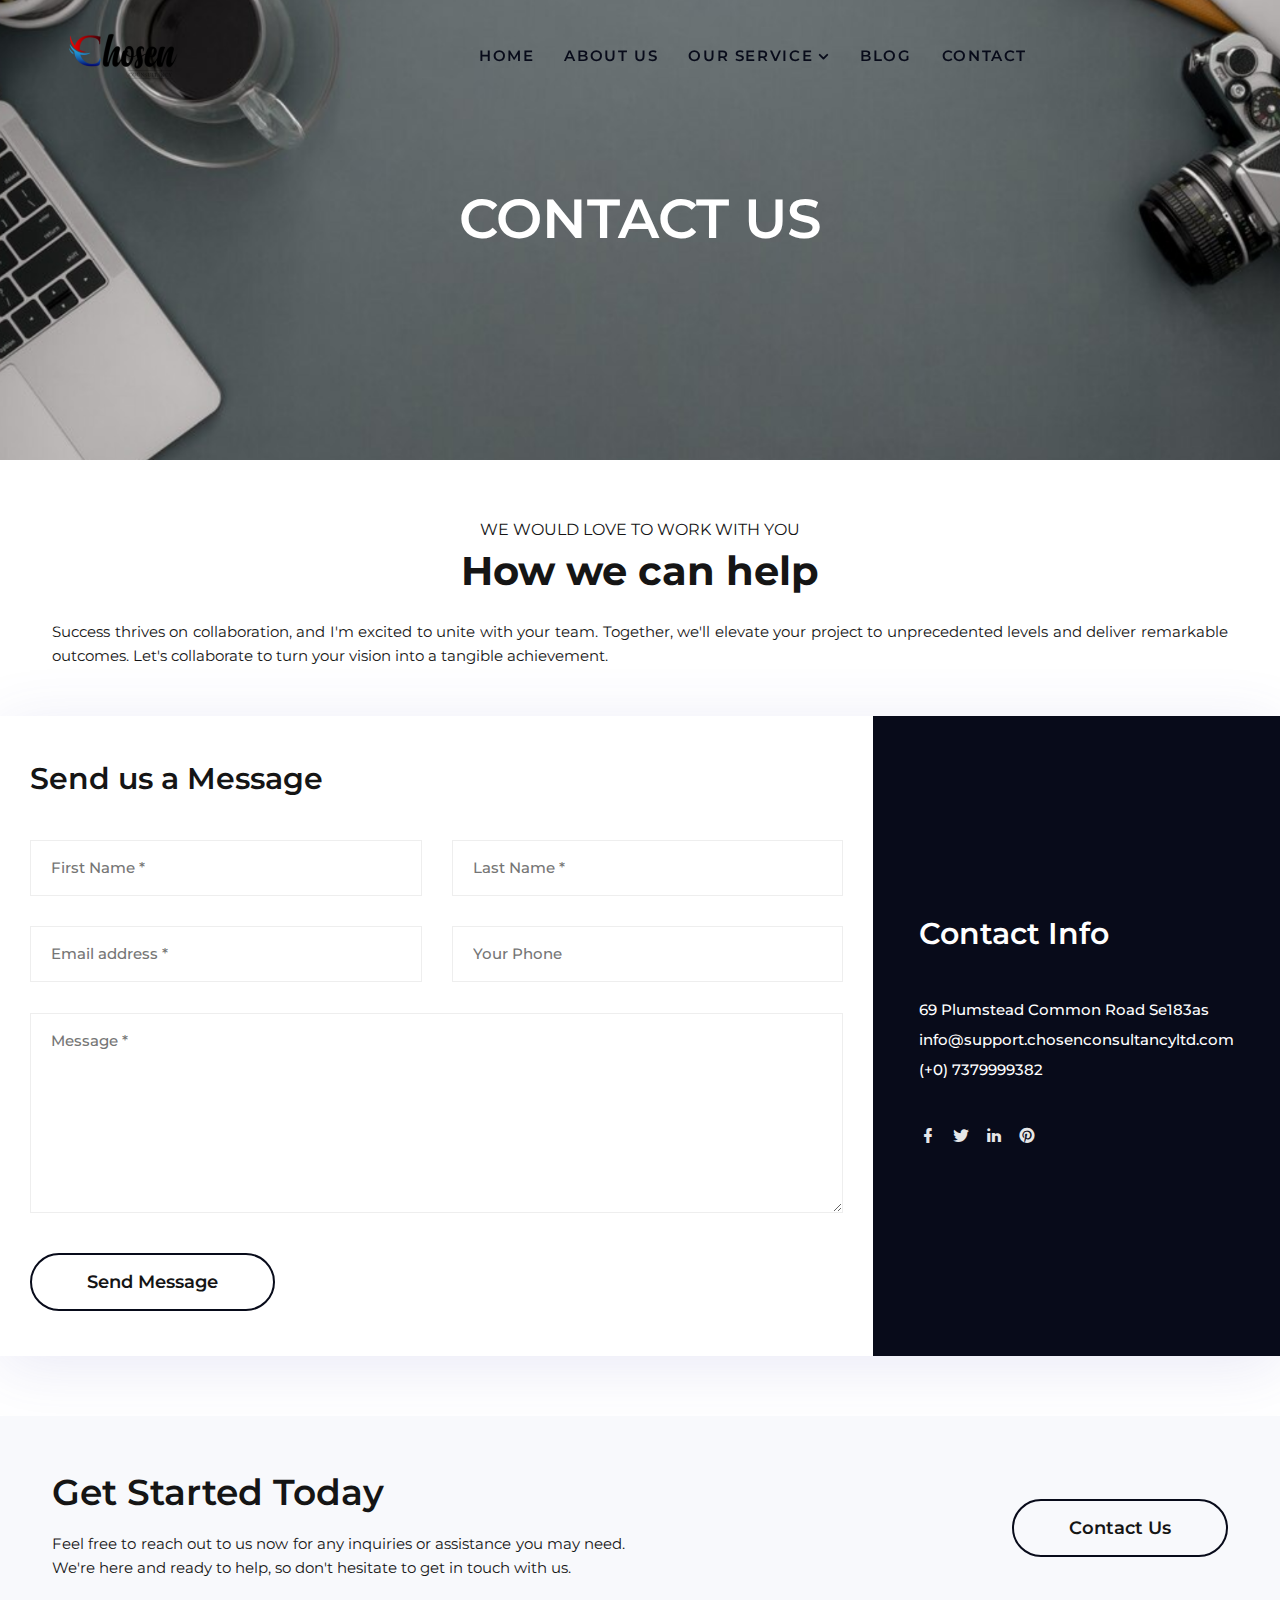
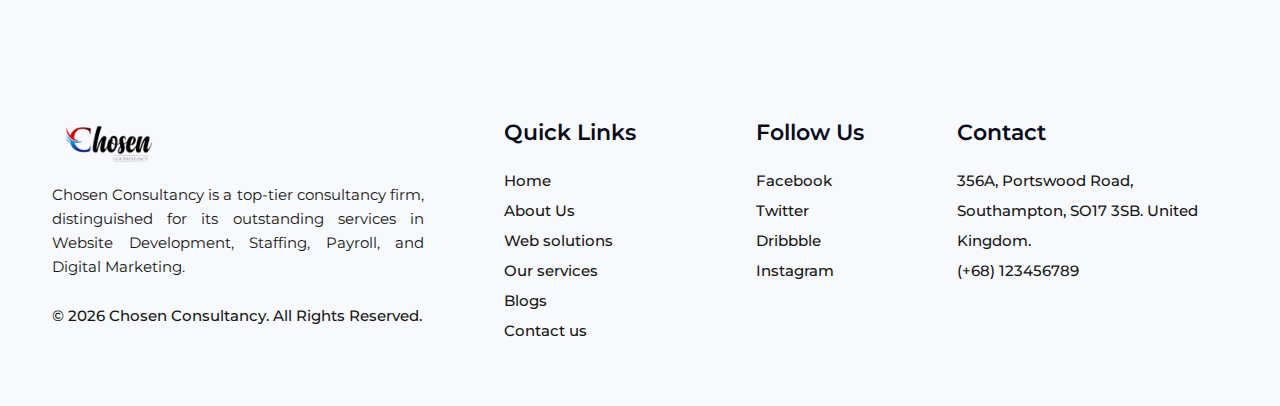
==== commit 34bc6325: "updated all changes" ====
--- a/businex/contact.html
+++ b/businex/contact.html
@@ -6,10 +6,10 @@
     <meta http-equiv="X-UA-Compatible" content="IE=edge">
     <meta name="viewport" content="width=device-width, initial-scale=1.0"/>
 
-    <title>Contact :: Businex - Corporate Business Bootstrap 5 Template</title>
+    <title>Quality IT Software Solutions at Budget Prices in the UK | Chosen Consultancy</title>
 
     <!--== Favicon ==-->
-    <link rel="shortcut icon" href="assets/img/favicon.ico" type="image/x-icon"/>
+    <link rel="shortcut icon" href="assets/img/chosen-favicon-1.png" type="image/x-icon"/>
 
     <!--== Google Fonts ==-->
     <link rel="preconnect" href="https://fonts.googleapis.com">
@@ -56,12 +56,12 @@
                 <!-- Start Logo Area -->
                 <div class="logo-area">
                     <a class="logo-dark" href="index.html"><img src="assets/img/chosen consultans logo 2.png" alt="Businex-Logo"></a>
-                    <!-- <a class="logo-light" href="index.html"><img src="assets/img/chosen consultans logo 2.png" alt="Businex-Logo"></a> -->
+                    <a class="logo-light" href="index.html"><img src="assets/img/logo-with-white-text.png" alt="Businex-Logo"></a>
                 </div>
                 <!-- End Logo Area -->
             </div>
 
-            <div class="col-lg-7 d-none d-lg-block">
+            <div class="col-lg-8 d-none d-lg-block">
                 <!-- Start Navigation Area -->
                 <div class="navigation-area">
                     <ul class="main-menu nav">
@@ -115,24 +115,20 @@
                                 </li>
                             </ul> -->
                         </li>
-                        <li ><a href="payroll.html">Payroll</a>
-                            <!-- service content
+                        
+
+                        <li class="has-submenu"><a href="websites.html">Our Service</a>
                             <ul class="submenu-nav">
-                                <li><a href="service.html">Service</a></li>
-                                <li><a href="service-details.html">Service Details</a></li>
-                            </ul> -->
+                                <li><a href="websites.html">Web Solutions</a></li>
+                                <li><a href="payroll.html">Payroll</a></li>
+                                <li><a href="staff.html">Staffing</a></li>
+                                <li><a href="digital-marketing.html">Digital Marketing</a></li>
+                            </ul>
                         </li>
-                        
-                        <li ><a href="staff.html">Staffing</a>
-                            <!-- team page
-                            <ul class="submenu-nav">
-                                <li><a href="team.html">Team</a></li>
-                                <li><a href="team-details.html">Team Details</a></li>
-                            </ul> -->
-                        </li>
+                    
 
                        
-                        <li ><a href="blog.html">Blog</a>
+                        <li ><a href="blog-grid.html">Blog</a>
                             <!-- blog content
                             <ul class="submenu-nav">
                                 <li><a href="blog-grid.html">Blog Grid</a></li>
@@ -150,13 +146,13 @@
                 <!-- End Navigation Area -->
             </div>
 
-            <div class="col-7 col-lg-3">
+            <div class="col-7 col-lg-2">
                 <!-- Start Header Action Area -->
-                <!-- <div class="header-action text-start">
-                    <a href="contact.html" class="tel-no">Contact</a>
-                    <button class="btn-cog"><i class="fa fa-cog"></i></button>
-                    <button class="btn-menu d-lg-none"><i class="fa fa-bars"></i></button>
-                </div> -->
+                <div class="header-action text-end ">
+                    <!-- <a href="contact.html" class="tel-no">Contact</a>
+                    <button class="btn-cog"><i class="fa fa-cog"></i></button> -->
+                    <button class="btn-menu d-lg-none text-end"><i class="fa fa-bars"></i></button>
+                </div>
                 <!-- End Header Action Area -->
             </div>
         </div>
@@ -317,21 +313,20 @@
 
     <div class="footer-widget-area sm-top-wt">
         <div class="container">
-            
-            
             <div class="row mtn-40">
                 <div class="col-lg-4 order-4 order-lg-0">
                     <div class="widget-item">
                         <div class="about-widget">
-                            <a href="index.html"><img src="assets/img/logo-dark.png" alt="Logo"/></a>
-                            <p>During the summer my wife and I got to go on an amazing road trip in Vancouver.</p>
+                            <a href="index.html"><img src="assets/img/chosen consultans logo 2.png" alt="Logo"/></a>
+                            <p>Chosen Consultancy is a top-tier consultancy firm, 
+                                distinguished for its outstanding services in Website Development, Staffing, Payroll, and Digital Marketing.</p>
 
                             <div class="copyright-txt">
                                 <p>&copy;
                                     <script>
                                         document.write(new Date().getFullYear())
                                     </script>
-                                    Businex Ltd. All Rights Reserved.
+                                    Chosen Consultancy. All Rights Reserved.
                                 </p>
                             </div>
                         </div>
@@ -340,13 +335,15 @@
 
                 <div class="col-md-4 col-lg-2 ms-auto">
                     <div class="widget-item">
-                        <h4 class="widget-title">Information</h4>
+                        <h4 class="widget-title">Quick Links</h4>
                         <div class="widget-body">
                             <ul class="widget-list">
-                                <li><a href="#">Our company</a></li>
-                                <li><a href="#">Contact us</a></li>
-                                <li><a href="#">Our services</a></li>
-                                <li><a href="#">Careers</a></li>
+                                <li><a href="index.html">Home</a></li>
+                                <li><a href="service.html">About Us</a></li>
+                                <li><a href="websites.html">Web solutions</a></li>
+                                <li><a href="service.html">Our services</a></li>
+                                <li><a href="blog-grid.html">Blogs</a></li>
+                                <li><a href="contact.html">Contact us</a></li>
                             </ul>
                         </div>
                     </div>
@@ -354,7 +351,7 @@
 
                 <div class="col-md-4 col-lg-2 ms-auto">
                     <div class="widget-item">
-                        <h4 class="widget-title">Quick Links</h4>
+                        <h4 class="widget-title">Follow Us</h4>
                         <div class="widget-body">
                             <ul class="widget-list">
                                 <li><a href="#">Facebook</a></li>
@@ -371,9 +368,8 @@
                         <h4 class="widget-title">Contact</h4>
                         <div class="widget-body">
                             <address>
-                                2005 Stokes Isle Apartment. 896, Washington 10010, USA <br>
-                                https://example.com <br>
-                                (+68) 120034509
+                                356A, Portswood Road, Southampton, SO17 3SB. United Kingdom. <br>
+                                (+68) 123456789
                             </address>
                         </div>
                     </div>
